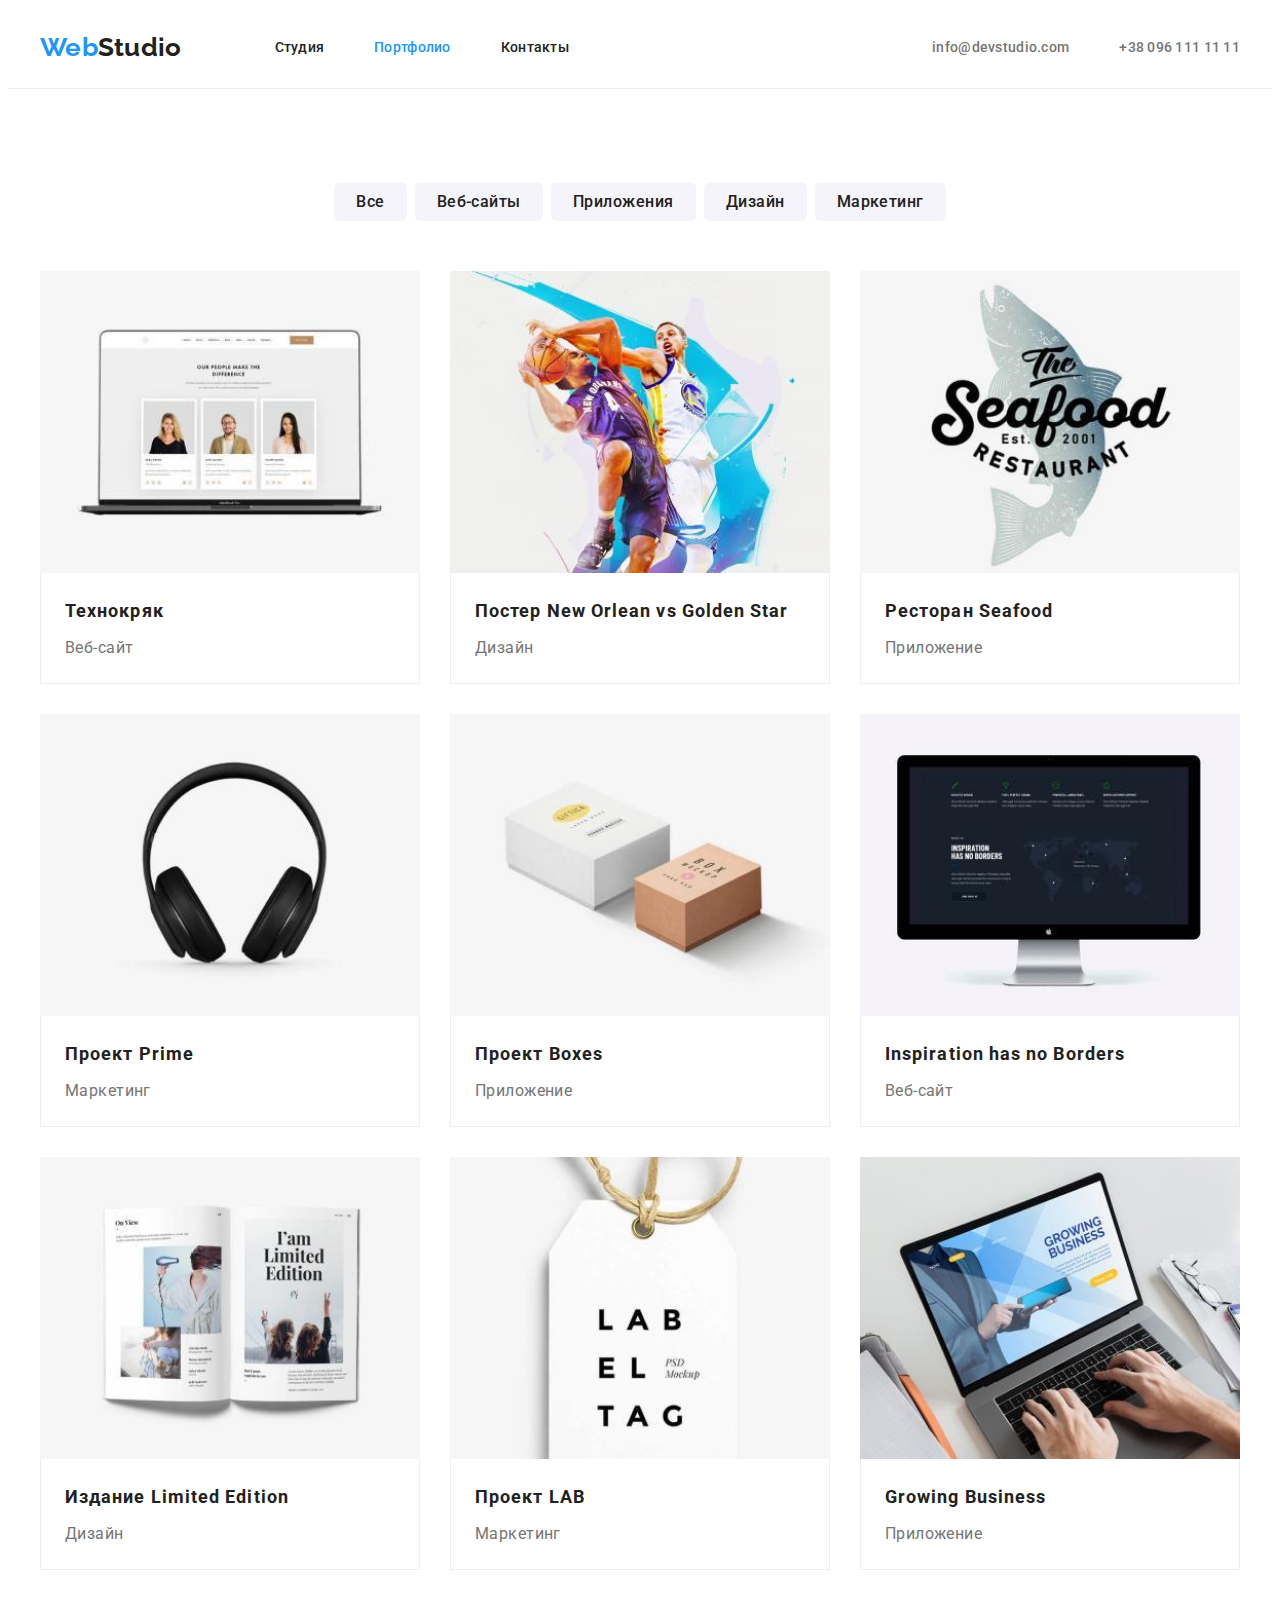
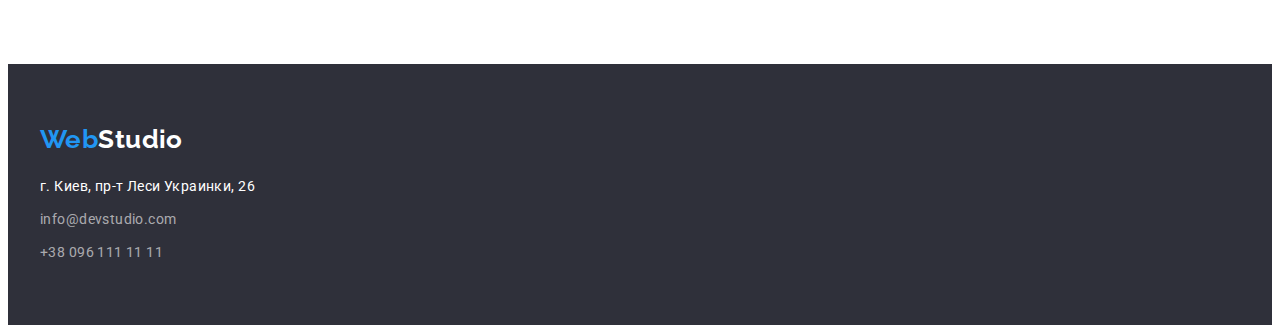
==== portfolio.html @ e43826c6 "First version" ====
<!doctype html>
<html lang="ru">

<head>
    <meta charset="UTF-8">
    <meta http-equiv="X-UA-Compatible" content="IE=edge">
    <meta name="viewport" content="width=device-width, initial-scale=1.0">
    <link rel="preconnect" href="https://fonts.googleapis.com">
    <link rel="preconnect" href="https://fonts.gstatic.com" crossorigin>
    <link href="https://fonts.googleapis.com/css2?family=Raleway:wght@700&family=Roboto:wght@400;500;700;900&display=swap"
        rel="stylesheet">
    <link rel="stylesheet" href="https://cdnjs.cloudflare.com/ajax/libs/modern-normalize/1.1.0/modern-normalize.min.css"
        integrity="sha512-wpPYUAdjBVSE4KJnH1VR1HeZfpl1ub8YT/NKx4PuQ5NmX2tKuGu6U/JRp5y+Y8XG2tV+wKQpNHVUX03MfMFn9Q=="
        crossorigin="anonymous" referrerpolicy="no-referrer" />
    <link rel="stylesheet" href="./styles/styles.css">
    <link rel="shortcut icon" href="./images/icon.jpg" type="image/jpg">
    <title>Portfolio</title>
</head>

<body class="body-main">

    <!--Шапка сайта-->

    <header class="header header-portfolio">
        <div class="container main-nav">
            <a class="link-logo header-logo" href="./index.html" lang="en">Web<span class="logo-black">Studio</span></a>
    
            <nav class="header-nav">
                <ul class="list header-list-nav">
                    <li class="header-list-item"><a href="./index.html" class="link">Студия</a></li>
                    <li class="header-list-item"><a href="./portfolio.html" class="link current">Портфолио</a></li>
                    <li class="header-list-item"><a href="./contacts.html" class="link">Контакты</a></li>
                </ul>
            </nav>
    
            <ul class="contacts list">
                <li class="contacts-list-item"><a class="link" href="mailto:info@devstudio.com">info@devstudio.com</a></li>
                <li class="contacts-list-item"><a class="link" href="tel:+380961111111">+38 096 111 11 11</a></li>
            </ul>
        </div>
    </header>

    <!--Основная часть-->

    <main>
     <section class="our-projects section">
        <div class="container">
        <h1 class="section-title visually-hidden">Наши работы</h1>
        <ul class="list choice">
            <li class="choice-item"><button class="button-radio" type="button">Все</button></li>
            <li class="choice-item"><button class="button-radio" type="button">Веб-сайты</button></li>
            <li class="choice-item"><button class="button-radio" type="button">Приложения</button></li>
            <li class="choice-item"><button class="button-radio" type="button">Дизайн</button></li>
            <li class="choice-item"><button class="button-radio" type="button">Маркетинг</button></li>
        </ul>
        <ul class="list our-projects-list card-set">
            
            <li class="our-projects-list-item"><a class="link" href="https://www.google.com/" target="_blank" rel="noreferrer nofollow noopener">
                <img src="./images/kryak.jpg" alt="Ноутбук" width="370" height="294">
                <div class="projects-align">
                <h2 class="project-name">Технокряк</h2>
                <p class="project-category">Веб-сайт</p>
                </div>
                <p class="section-title-portfolio visually-hidden">Технокряк - это современная площадка распространения вируса. Компании используют эту платформу для цифрового шпионажа и атак на защищенные сервера конкурентов.</p>
                </a>
            </li>
            
            <li class="our-projects-list-item"><a class="link" href="https://www.google.com/" target="_blank" rel="noreferrer nofollow noopener">
                    <img src="./images/poster.jpg" alt="Постер Игра в баскетбол" width="370" height="294">
                    <div class="projects-align">
                    <h2 class="project-name">Постер <span lang="en">New Orlean vs Golden Star</span></h2>
                    <p class="project-category">Дизайн</p>
                    </div>
                    <p class="section-title-portfolio visually-hidden">Технокряк - это современная площадка распространения
                            вируса. Компании используют эту платформу для цифрового шпионажа и атак на защищенные сервера
                            конкурентов.</p>
                </a>
            </li>

            <li class="our-projects-list-item"><a class="link" href="https://www.google.com/" target="_blank" rel="noreferrer nofollow noopener">
                    <img src="./images/restaurant.jpg" alt="Логотип ресторана" width="370" height="294">
                    <div class="projects-align">
                    <h2 class="project-name">Ресторан <span lang="en">Seafood</span></h2>
                    <p class="project-category">Приложение</p>
                    </div>
                    <p class="section-title-portfolio visually-hidden">Технокряк - это современная площадка распространения
                            вируса. Компании используют эту платформу для цифрового шпионажа и атак на защищенные сервера
                            конкурентов.</p>
                </a>
            </li>

            <li class="our-projects-list-item"><a class="link" href="https://www.google.com/" target="_blank" rel="noreferrer nofollow noopener">
                    <img src="./images/headphones.jpg" alt="Наушники" width="370" height="294">
                    <div class="projects-align">
                    <h2 class="project-name">Проект <span lang="en">Prime</span></h2>
                    <p class="project-category">Маркетинг</p>
                    </div>
                    <p class="section-title-portfolio visually-hidden">Технокряк - это современная площадка распространения
                            вируса. Компании используют эту платформу для цифрового шпионажа и атак на защищенные сервера
                            конкурентов.</p>
                </a>
            </li>

            <li class="our-projects-list-item"><a class="link" href="https://www.google.com/" target="_blank" rel="noreferrer nofollow noopener">
                    <img src="./images/boxes.jpg" alt="Бумажные коробочки" width="370" height="294">
                    <div class="projects-align">
                    <h2 class="project-name">Проект <span lang="en">Boxes</span></h2>
                    <p class="project-category">Приложение</p>
                    </div>
                    <p class="section-title-portfolio visually-hidden">Технокряк - это современная площадка распространения
                            вируса. Компании используют эту платформу для цифрового шпионажа и атак на защищенные сервера
                            конкурентов.</p>
                </a>
            </li>

            <li class="our-projects-list-item"><a class="link" href="https://www.google.com/" target="_blank" rel="noreferrer nofollow noopener">
                    <img src="./images/desktop.jpg" alt="Монитор компьютера" width="370" height="294">
                    <div class="projects-align">
                    <h2 class="project-name" lang="en">Inspiration has no Borders</h2>
                    <p class="project-category">Веб-сайт</p>
                    </div>
                    <p class="section-title-portfolio visually-hidden">Технокряк - это современная площадка распространения
                            вируса. Компании используют эту платформу для цифрового шпионажа и атак на защищенные сервера
                            конкурентов.</p>
                </a>
            </li>

            <li class="our-projects-list-item"><a class="link" href="https://www.google.com/" target="_blank" rel="noreferrer nofollow noopener">
                    <img src="./images/magazine.jpg" alt="Открытый журнал" width="370" height="294">
                    <div class="projects-align">
                    <h2 class="project-name">Издание <span lang="en">Limited Edition</span></h2>
                    <p class="project-category">Дизайн</p>
                    </div>
                    <p class="section-title-portfolio visually-hidden">Технокряк - это современная площадка распространения
                            вируса. Компании используют эту платформу для цифрового шпионажа и атак на защищенные сервера
                            конкурентов.</p>
                </a>
            </li>

            <li class="our-projects-list-item"><a class="link" href="https://www.google.com/" target="_blank" rel="noreferrer nofollow noopener">
                    <img src="./images/label.jpg" alt="Бирка" width="370" height="294">
                    <div class="projects-align">
                    <h2 class="project-name">Проект <span lang="en">LAB</span></h2>
                    <p class="project-category">Маркетинг</p>
                    </div>
                    <p class="section-title-portfolio visually-hidden">Технокряк - это современная площадка распространения
                            вируса. Компании используют эту платформу для цифрового шпионажа и атак на защищенные сервера
                            конкурентов.</p>
                </a>
            </li>

            <li class="our-projects-list-item"><a class="link" href="https://www.google.com/" target="_blank" rel="noreferrer nofollow noopener">
                    <img src="./images/laptop.jpg" alt="Работа за ноутбуком" width="370" height="294">
                    <div class="projects-align">
                    <h2 class="project-name" lang="en">Growing Business</h2>
                    <p class="project-category">Приложение</p>
                    </div>
                    <p class="section-title-portfolio visually-hidden">Технокряк - это современная площадка распространения
                            вируса. Компании используют эту платформу для цифрового шпионажа и атак на защищенные сервера
                            конкурентов.</p>
                </a>
            </li>
        </ul>
        </div>
     </section>
    </main>

    <!--Футер-->
    
    <footer class="footer">
        <div class="container">
            <a class="link-logo footer-logo" href="./index.html" lang="en">Web<span class="logo-white">Studio</span></a>
            <address class="adress">
                <ul class="list footer-adress-list">
                    <li class="footer-adress-item"><a class="link address-link" href="https://goo.gl/maps/qPpEZcLFMpQjQpn4A"
                            target="_blank" rel="noreferrer nofollow noopener">г. Киев, пр-т Леси Украинки, 26</a></li>
                    <li class="footer-adress-item"><a class="link address-link"
                            href="mailto:info@devstudio.com">info@devstudio.com</a></li>
                    <li class="footer-adress-item"><a class="link address-link" href="tel:+380961111111">+38 096 111 11
                            11</a></li>
                </ul>
            </address>
        </div>
    </footer>
</body>
</html>
---- styles/styles.css ----
/* Общие правила */

:root {
    --main-text-color: #757575;
    --black-text-color: #212121;
    --white-text-color: #FFFFFF;
    --blue-color: #2196F3;
    --hero-color: #2F303A;
    --color-hover: #2196F3;
    --color-our-team-section: #F5F4FA;
    --color-of-portfolio-box: #EEEEEE;
    --gap-after-h2: 50px;
    --card-gap-top: 30px;
    --card-gap-left: 30px;

}

body {
    font-family: 'Roboto', sans-serif;
    font-size: 14px;
    line-height: 1.71; 
    letter-spacing: 0.03em;
    color: var(--main-text-color);
    min-height: 100vh;
}

.link {
    text-decoration: none;
    color: inherit;
}

.white-text {
    color: var(--white-text-color);
}

h1,
h2,
h3,
h4,
h5,
h6,
ul,
p {
    margin: 0;
    padding: 0;
}

ul,
ol {
    margin: 0;
    padding: 0;
    list-style: none;
}

img {
    display: block;
    width: 100%;
    height: auto;
}

.container {
    width: 1200px;
    margin-left: auto;
    margin-right: auto;
    margin-top: 0;
    margin-bottom: 0;
    padding-left: 15px;
    padding-right: 15px;
}

.section {
    padding-top: 94px;
    padding-bottom: 94px;
}

.card-set {
    display: flex;
    flex-wrap: wrap;
    
    margin-left: calc(-1 * var(--card-gap-left));
    margin-top: calc(-1 * var(--card-gap-top));

    /*Возможно использовать свойство gap вместо варианта с вычитанием марджинов: gap: var(--card-gap-left);*/
}

/* --------------------PAGE "MAIN"--------------------- */

/* Шапка сайта */

.header {
    font-weight: 500;
    line-height: 1.14;
    letter-spacing: 0.02em;
}

.main-nav {
    display: flex;
    align-items: center;
}

.link-logo {
    font-family: 'Raleway', sans-serif;;
    font-weight: 700;
    font-size: 26px;
    line-height: 1.19;
    color: var(--blue-color);
    text-decoration: none;

    padding-top: 24px;
    padding-bottom: 25px;
}

.header-logo {
    margin-right: 93px;
}

.logo-black {
    color: var(--black-text-color);
}

.header-nav .link:hover,
.header-nav .link:focus {
    color: var(--color-hover);
}

.header-nav .link.current {
    color: var(--color-hover);
}

.header-nav {
    color: var(--black-text-color);
}

.header-nav .link {
    display: block;
    padding-top: 32px;
    padding-bottom: 32px;
}

.header-list-nav {
    display: flex;
}

/*.header-list-nav .header-list-item {
    margin-right: 50px;
}

.header-list-nav .header-list-item:last-child {
    margin-right: 0;
}*/

.header-list-nav .header-list-item:not(:last-child) {
    margin-right: 50px;
}

.contacts {
    display: flex;
    margin-left: auto;
}

/*.contacts .contacts-list-item {
    margin-right: 50px;
}

.contacts .contacts-list-item:last-child {
    margin-right: 0;
}*/

.contacts .contacts-list-item + .contacts-list-item {
    margin-left: 50px;
}

.contacts .link:hover,
.contacts .link:focus {
    color: var(--color-hover);
}

.contacts .link {
    display: block;
    padding-top: 32px;
    padding-bottom: 32px;
}

.header-icon {
    margin-right: 10px;
    fill: currentColor;
}

/* Секция "Начальная" */

.hero {
    background-color: var(--hero-color);
    text-align: center;
    padding: 200px 0;

    height: 600px;
    max-width: 1600px;
    margin-left: auto;
    margin-right: auto;
    background-image: linear-gradient(rgba(47, 48, 58, 0.4), rgba(47, 48, 58, 0.4)), url(../images/hero.jpg);
    background-size: cover;
    background-repeat: no-repeat;
    background-position: center;

}

.hero-title-h1 {
    font-weight: 900;
    font-size: 44px;
    line-height: 1.36;
    letter-spacing: 0.06em;
    text-transform: uppercase;
    color: var(--white-text-color);
    text-align: center;
    
    max-width: 696px;
    margin: 0 auto 30px;
}

.button {
    font-family: inherit;
    font-weight: 700;
    font-size: 16px;
    line-height: 1.88;
    
    align-items: center;
    text-align: center;
    letter-spacing: 0.06em;
    color: var(--white-text-color);

    background-color: var(--blue-color);
    border: none;
    border-radius: 4px;
    box-shadow: 0px 4px 4px rgba(0, 0, 0, 0.15);
    cursor: pointer;
   
    padding: 10px 32px;
    margin-left: auto;
    margin-right: auto;
}

/* Секция "О нас" */

.section-title-h2 {
    font-weight: 700;
    font-size: 36px;
    line-height: 1.17;
    text-align: center;
    color: var(--black-text-color);

    margin-bottom: var(--gap-after-h2);
} 

.visually-hidden {
    position: absolute;
    clip: rect(1px 1px 1px 1px); /* IE6 IE7 */
    clip: rect(1px 1px 1px 1px);
    padding: 0;
    border: 0;
    height: 1px;
    width: 1px;
    overflow: hidden;
}

.about-us-header-h3 {
    font-size: 14px;
    font-weight: 700;
    line-height: 1.14;
    text-transform: uppercase;
    color: var(--black-text-color);

    margin-bottom: 10px;
}

.about-us-list-item {
    width: calc(100% / 4 - var(--card-gap-left));
    margin-left: var(--card-gap-left);
    margin-top: var(--card-gap-top);

    /*Формула для использования со свойством gap: width: calc((100% - 3*var(--card-gap-left)) / 4);*/
}

/* Секция "Чем мы занимаемся" */

.what-we-do {
    padding-top: 0;
}

.what-we-do-item {
    width: calc(100% / 3 - var(--card-gap-left));

    margin-left: var(--card-gap-left);
    margin-top: var(--card-gap-top);
}

/* Секция "Наша команда" */

.our-team {
    background-color: var(--color-our-team-section);
    width: auto;
}

.our-team-item {
    background-color: var(--white-text-color);
    box-shadow: 
    0px 1px 3px rgba(0, 0, 0, 0.12),
    0px 1px 1px rgba(0, 0, 0, 0.14),
    0px 2px 1px rgba(0, 0, 0, 0.2);
    border-radius: 0px 0px 4px 4px;

    padding-bottom: 30px;

    width: calc(100% / 4 - var(--card-gap-left));
    
    margin-left: var(--card-gap-left);
    margin-top: var(--card-gap-top);
}

.our-team-job, .our-team-name {
    font-size: 16px;
    line-height: 1.19;
    text-align: center;
}

.our-team-name {
    font-weight: 500;
    color: var(--black-text-color);

    margin-bottom: 10px;
}

.our-team-image {
    margin-top: 0;
    margin-bottom: 30px;
}

/* Футер */

.footer {
    background-color: var(--hero-color);

    padding-top: 60px;
    padding-bottom: 60px;
}

.logo-white {
    color: var(--white-text-color);
}

.address-link {
    color: rgba(255, 255, 255, 0.6);
}
.address-link[target="_blank"] {
    color: var(--white-text-color);
}

.adress {
    font-style: normal;
    width: 231px;
    margin-right: 0;
}

.address-link:hover,
.address-link:focus {
    color: var(--color-hover);
}

.address-link {
    display: block;
}

.footer-logo {
    display: block;
    padding: 0;
    margin-bottom: 20px;
}

.footer-adress-list {
    display: block;
}

.footer-adress-list .footer-adress-item:not(:last-child) {
    margin-bottom: 9px;
}

/* --------------------PAGE "PORTFOLIO"-------------------- */ 

.header-portfolio {
    border-bottom: 1px solid #ECECEC
}

/* Секция "Наши работы" */

.body-portfolio {
    font-family: 'Roboto',
    sans-serif;
    font-size: 16px;
    line-height: 1.88;
    letter-spacing: 0.03em;
    color: var(--main-text-color);
    background-color: var(--white-text-color);
}

.button-radio {
    font-family: inherit;
    font-weight: 500;
    font-size: 16px;
    line-height: 1.63;
    display: inline;
    align-items: center;
    text-align: center;
    letter-spacing: 0.03em;
    color: var(--black-text-color);

    background-color: var(--color-our-team-section);
    border: none;
    border-radius: 5px;
    cursor: pointer;
    
    padding: 6px 22px;
}

.choice {
    display: flex;
    justify-content: center;

    margin-bottom: var(--gap-after-h2);
}

.choice .choice-item + .choice-item {
    margin-left: 8px;
}

.choice .button-radio:hover,
.choice .button-radio:focus {
    color: var(--white-text-color);
    background-color: var(--color-hover);
    box-shadow: 
    0px 3px 1px rgba(0, 0, 0, 0.1),
    0px 1px 2px rgba(0, 0, 0, 0.08),
    0px 2px 2px rgba(0, 0, 0, 0.12);
    border-radius: 4px;
}

.project-name {
    font-weight: 700;
    font-size: 18px;
    line-height: 2.00;
    letter-spacing: 0.06em;
    color: var(--black-text-color);

    margin-bottom: 4px;
}

.our-projects-list-item {
    background-color: var(--white-text-color);
    
    width: calc(100% / 3 - var(--card-gap-left));

    margin-left: var(--card-gap-left);
    margin-top: var(--card-gap-top);
}

.project-category {
    font-size: 16px;
    line-height: 1.88;
}

.projects-align {
    padding: 20px 24px;

    border-bottom: 1px solid var(--color-of-portfolio-box);
    border-left: 1px solid var(--color-of-portfolio-box);
    border-right: 1px solid var(--color-of-portfolio-box);
}
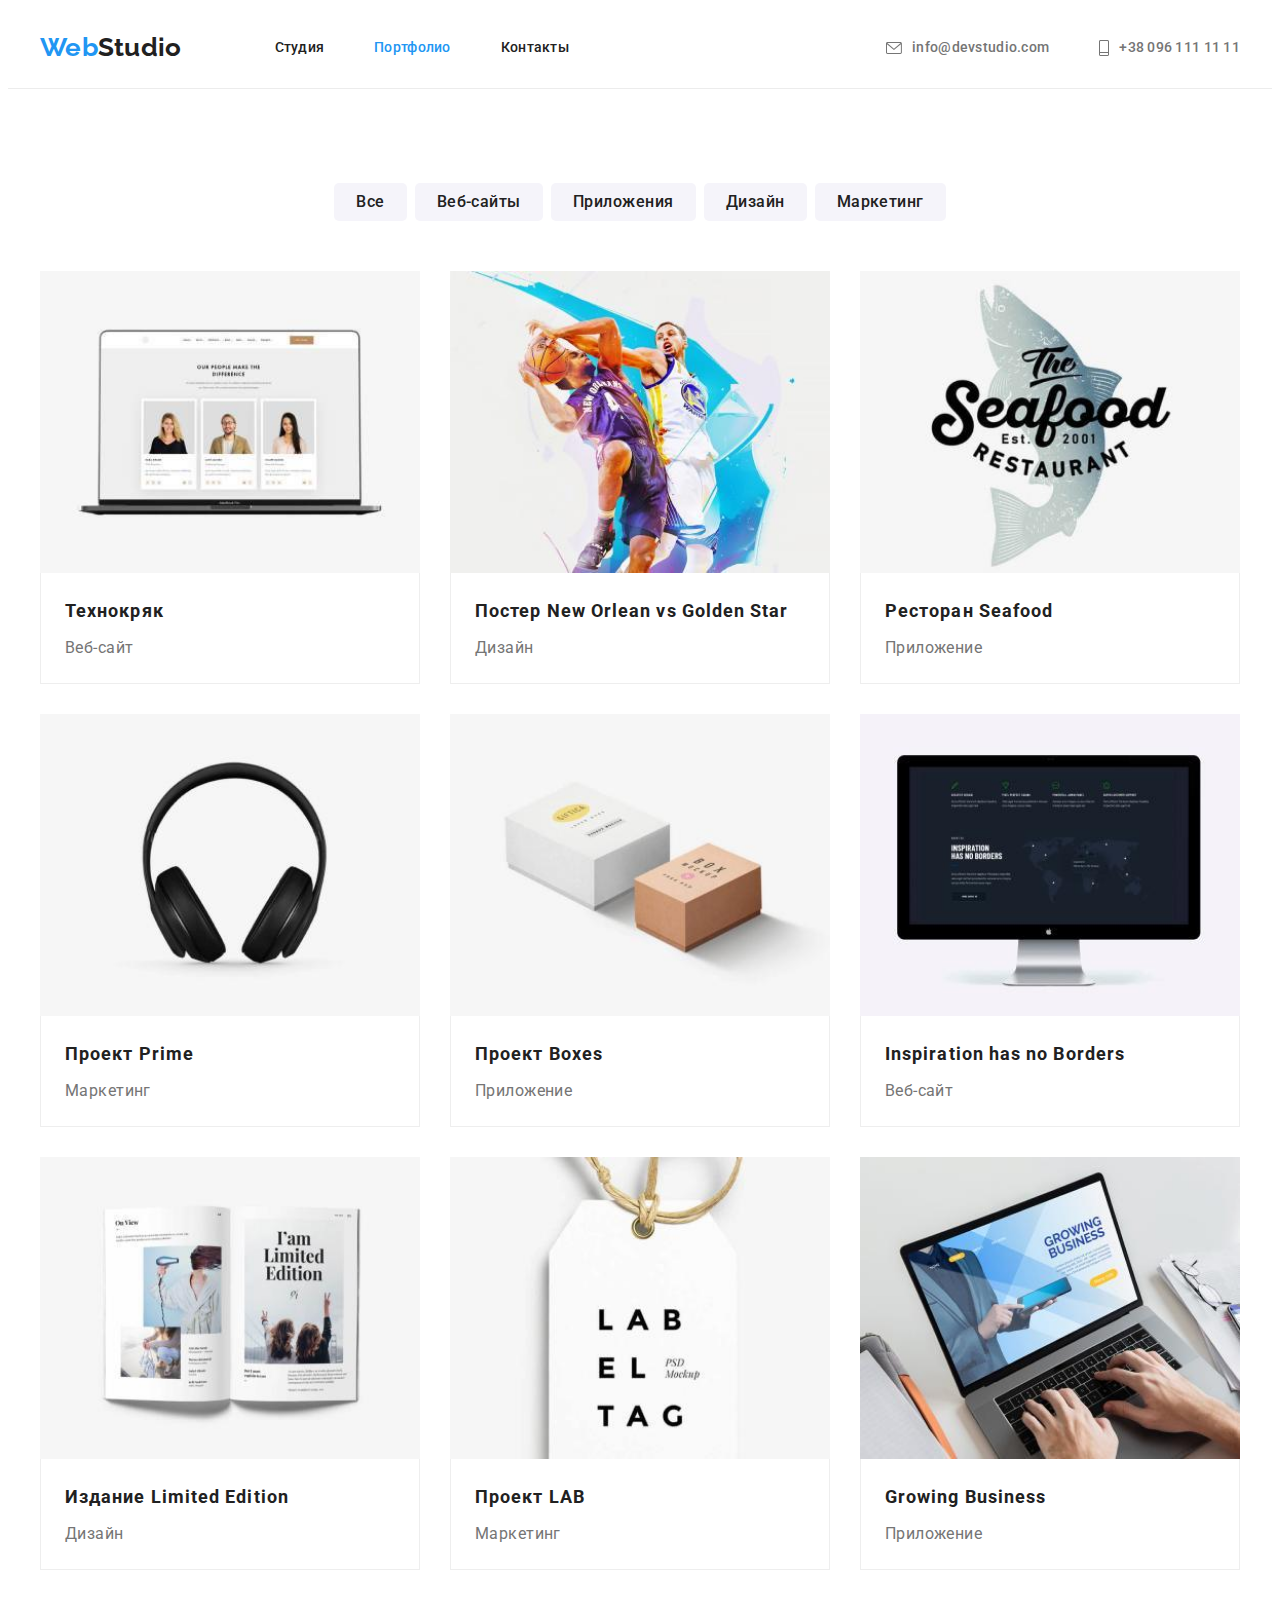
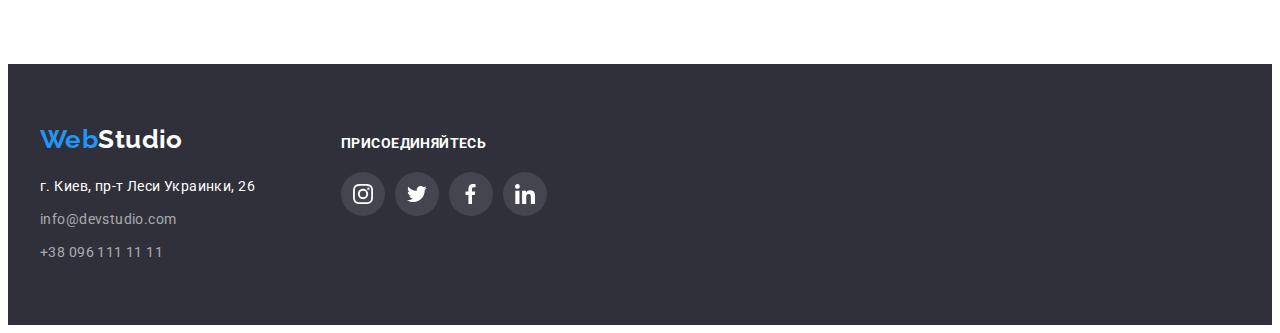
==== commit aa523c7a: "Version before checking" ====
--- a/portfolio.html
+++ b/portfolio.html
@@ -24,7 +24,7 @@
     <header class="header header-portfolio">
         <div class="container main-nav">
             <a class="link-logo header-logo" href="./index.html" lang="en">Web<span class="logo-black">Studio</span></a>
-    
+        
             <nav class="header-nav">
                 <ul class="list header-list-nav">
                     <li class="header-list-item"><a href="./index.html" class="link">Студия</a></li>
@@ -32,13 +32,25 @@
                     <li class="header-list-item"><a href="./contacts.html" class="link">Контакты</a></li>
                 </ul>
             </nav>
-    
+        
             <ul class="contacts list">
-                <li class="contacts-list-item"><a class="link" href="mailto:info@devstudio.com">info@devstudio.com</a></li>
-                <li class="contacts-list-item"><a class="link" href="tel:+380961111111">+38 096 111 11 11</a></li>
+                <li class="contacts-list-item">
+                    <a class="link contacts-link" href="mailto:info@devstudio.com">
+                        <svg class="header-icon" width="16" height="12">
+                            <use href="./images/icons.svg#envelope"></use>
+                        </svg>info@devstudio.com
+                    </a>
+                </li>
+                <li class="contacts-list-item">
+                    <a class="link contacts-link" href="tel:+380961111111"><svg class="header-icon" width="10" height="16">
+                            <use href="./images/icons.svg#smartphone"></use>
+                        </svg>
+                        +38 096 111 11 11
+                    </a>
+                </li>
             </ul>
         </div>
-    </header>
+        </header>
 
     <!--Основная часть-->
 
@@ -167,8 +179,9 @@
 
     <!--Футер-->
     
-    <footer class="footer">
-        <div class="container">
+<footer class="footer">
+    <div class="container footer-sections">
+        <div class="footer-adress-part">
             <a class="link-logo footer-logo" href="./index.html" lang="en">Web<span class="logo-white">Studio</span></a>
             <address class="adress">
                 <ul class="list footer-adress-list">
@@ -181,6 +194,49 @@
                 </ul>
             </address>
         </div>
+    
+        <div class="footer-social-part">
+            <p class="footer-header header-h3">Присоединяйтесь</p>
+            <ul class="list footer-social-list">
+                <li class="footer-social-item">
+                    <a class="footer-social-link" href="https://www.instagram.com/" target="_blank"
+                        rel="noreferrer nofollow noopener">
+                        <span class="visually-hidden" lang="en">Instagram</span>
+                        <svg class="footer-social-icon" width="20" height="20">
+                            <use href="./images/icons.svg#instagram"></use>
+                        </svg>
+                    </a>
+                </li>
+                <li class="footer-social-item">
+                    <a class="footer-social-link" href="https://twitter.com/" target="_blank"
+                        rel="noreferrer nofollow noopener">
+                        <span class="visually-hidden" lang="en">Twitter</span>
+                        <svg class="footer-social-icon" width="20" height="20">
+                            <use href="./images/icons.svg#twitter"></use>
+                        </svg>
+                    </a>
+                </li>
+                <li class="footer-social-item">
+                    <a class="footer-social-link" href="https://www.facebook.com/" target="_blank"
+                        rel="noreferrer nofollow noopener">
+                        <span class="visually-hidden" lang="en">Facebook</span>
+                        <svg class="footer-social-icon" width="20" height="20">
+                            <use href="./images/icons.svg#facebook"></use>
+                        </svg>
+                    </a>
+                </li>
+                <li class="footer-social-item">
+                    <a class="footer-social-link" href="https://www.linkedin.com/" target="_blank"
+                        rel="noreferrer nofollow noopener">
+                        <span class="visually-hidden" lang="en">Linkedin</span>
+                        <svg class="footer-social-icon" width="20" height="20">
+                            <use href="./images/icons.svg#linkedin"></use>
+                        </svg>
+                    </a>
+                </li>
+            </ul>
+        </div>
+    </div>
     </footer>
 </body>
 </html>--- a/styles/styles.css
+++ b/styles/styles.css
@@ -12,7 +12,11 @@
     --gap-after-h2: 50px;
     --card-gap-top: 30px;
     --card-gap-left: 30px;
-
+    --team-social-icons: #AFB1B8;
+    --team-social-gap-left: 10px;
+    --team-social-gap-top: 10px;
+    --our-clients-gap-top: 30px;
+    --our-clients-gap-left:30px;
 }
 
 body {
@@ -156,6 +160,7 @@
 .contacts {
     display: flex;
     margin-left: auto;
+    justify-content: center;
 }
 
 /*.contacts .contacts-list-item {
@@ -175,8 +180,9 @@
     color: var(--color-hover);
 }
 
-.contacts .link {
-    display: block;
+.contacts-link {
+    display: flex;
+    align-items: center;
     padding-top: 32px;
     padding-bottom: 32px;
 }
@@ -262,14 +268,16 @@
     overflow: hidden;
 }
 
-.about-us-header-h3 {
+.about-us-header {
+    color: var(--black-text-color);
+    margin-bottom: 10px;
+}
+
+.header-h3 {
     font-size: 14px;
     font-weight: 700;
     line-height: 1.14;
     text-transform: uppercase;
-    color: var(--black-text-color);
-
-    margin-bottom: 10px;
 }
 
 .about-us-list-item {
@@ -278,6 +286,15 @@
     margin-top: var(--card-gap-top);
 
     /*Формула для использования со свойством gap: width: calc((100% - 3*var(--card-gap-left)) / 4);*/
+}
+
+.about-us-label {
+    width: 270px;
+    height: 120px;
+    background-color: var(--color-our-team-section);
+    border-radius: 4px;
+    padding: 25px 100px;
+    margin-bottom: 30px;
 }
 
 /* Секция "Чем мы занимаемся" */
@@ -308,8 +325,6 @@
     0px 2px 1px rgba(0, 0, 0, 0.2);
     border-radius: 0px 0px 4px 4px;
 
-    padding-bottom: 30px;
-
     width: calc(100% / 4 - var(--card-gap-left));
     
     margin-left: var(--card-gap-left);
@@ -329,9 +344,94 @@
     margin-bottom: 10px;
 }
 
+.our-team-job {
+    margin-bottom: 16px;
+}
+
+.our-team-align {
+    padding: 30px 32px;
+}
+
 .our-team-image {
     margin-top: 0;
-    margin-bottom: 30px;
+    margin-bottom: 0;
+}
+
+.our-team-social-list {
+    display: flex;
+    justify-content: center;
+    flex-wrap: nowrap;
+
+    margin-left: calc(-1 * var(--team-social-gap-left));
+    margin-top: calc(-1 * var(--team-social-gap-top));
+}
+
+.our-team-social-item {
+    width: calc(100% / 4 - var(--team-social-gap-left));
+
+    margin-left: var(--team-social-gap-left);
+    margin-top: var(--team-social-gap-top);
+}
+
+.our-team-social-link {
+    display: flex;
+    justify-content: center;
+    align-items: center;
+
+    color: var(--team-social-icons);
+    width: 44px;
+    height: 44px;
+    border-radius: 50%;
+}
+
+.our-team-social-link:hover,
+.our-team-social-link:focus {
+    background-color: var(--blue-color);
+    color: var(--white-text-color);
+}
+
+.our-team-social-icon {
+    fill: currentColor;
+}
+
+/* Секция "Постоянные клиенты" */
+
+.regular-clients-list {
+    display: flex;
+    justify-content: center;
+    flex-wrap: nowrap;
+
+    margin-left: calc(-1 * var(--our-clients-gap-left));
+    margin-top: calc(-1 * var(--our-clients-gap-top));
+}
+
+.regular-clients-item {
+    width: calc(100% / 6 - var(--our-clients-gap-left));
+
+    margin-left: var(--our-clients-gap-left);
+    margin-top: var(--our-clients-gap-top);
+}
+
+.regular-clients-link {
+    display: flex;
+    justify-content: center;
+    align-items: center;
+
+    color: var(--team-social-icons);
+    width: 170px;
+    height: 92px;
+    border-radius: 4px;
+    border: 1px solid var(--team-social-icons);
+}
+
+.regular-clients-link:hover,
+.regular-clients-link:focus {
+    color: var(--color-hover);
+    border: 1px solid var(--color-hover);
+}
+
+.clients-icon {
+    fill: currentColor;
 }
 
 /* Футер */
@@ -381,6 +481,58 @@
 
 .footer-adress-list .footer-adress-item:not(:last-child) {
     margin-bottom: 9px;
+}
+
+.footer-header {
+    color: var(--white-text-color);
+    margin-bottom: 20px;
+}
+
+.footer-sections {
+    display: flex;
+    align-items: baseline;
+}
+
+.footer-adress-part {
+    margin-right: 70px;
+}
+
+.footer-social-list {
+    display: flex;
+    justify-content: center;
+    flex-wrap: nowrap;
+
+    margin-left: calc(-1 * var(--team-social-gap-left));
+    margin-top: calc(-1 * var(--team-social-gap-top));
+}
+
+.footer-social-item {
+    width: calc(100% / 4 - var(--team-social-gap-left));
+
+    margin-left: var(--team-social-gap-left);
+    margin-top: var(--team-social-gap-top);
+}
+
+.footer-social-link {
+    display: flex;
+    justify-content: center;
+    align-items: center;
+
+    color: var(--white-text-color);
+    width: 44px;
+    height: 44px;
+    background: rgba(255, 255, 255, 0.1);
+    border-radius: 50%;
+}
+
+.footer-social-link:hover,
+.footer-social-link:focus {
+    background-color: var(--blue-color);
+    color: var(--white-text-color);
+}
+
+.footer-social-icon {
+    fill: currentColor;
 }
 
 /* --------------------PAGE "PORTFOLIO"-------------------- */ 
@@ -461,6 +613,14 @@
     margin-top: var(--card-gap-top);
 }
 
+.our-projects-list-item:hover,
+.our-projects-list-item:focus {
+    box-shadow: 
+    0px 1px 1px rgba(0, 0, 0, 0.12),
+    0px 4px 4px rgba(0, 0, 0, 0.06),
+    1px 4px 6px rgba(0, 0, 0, 0.16);
+}
+
 .project-category {
     font-size: 16px;
     line-height: 1.88;
